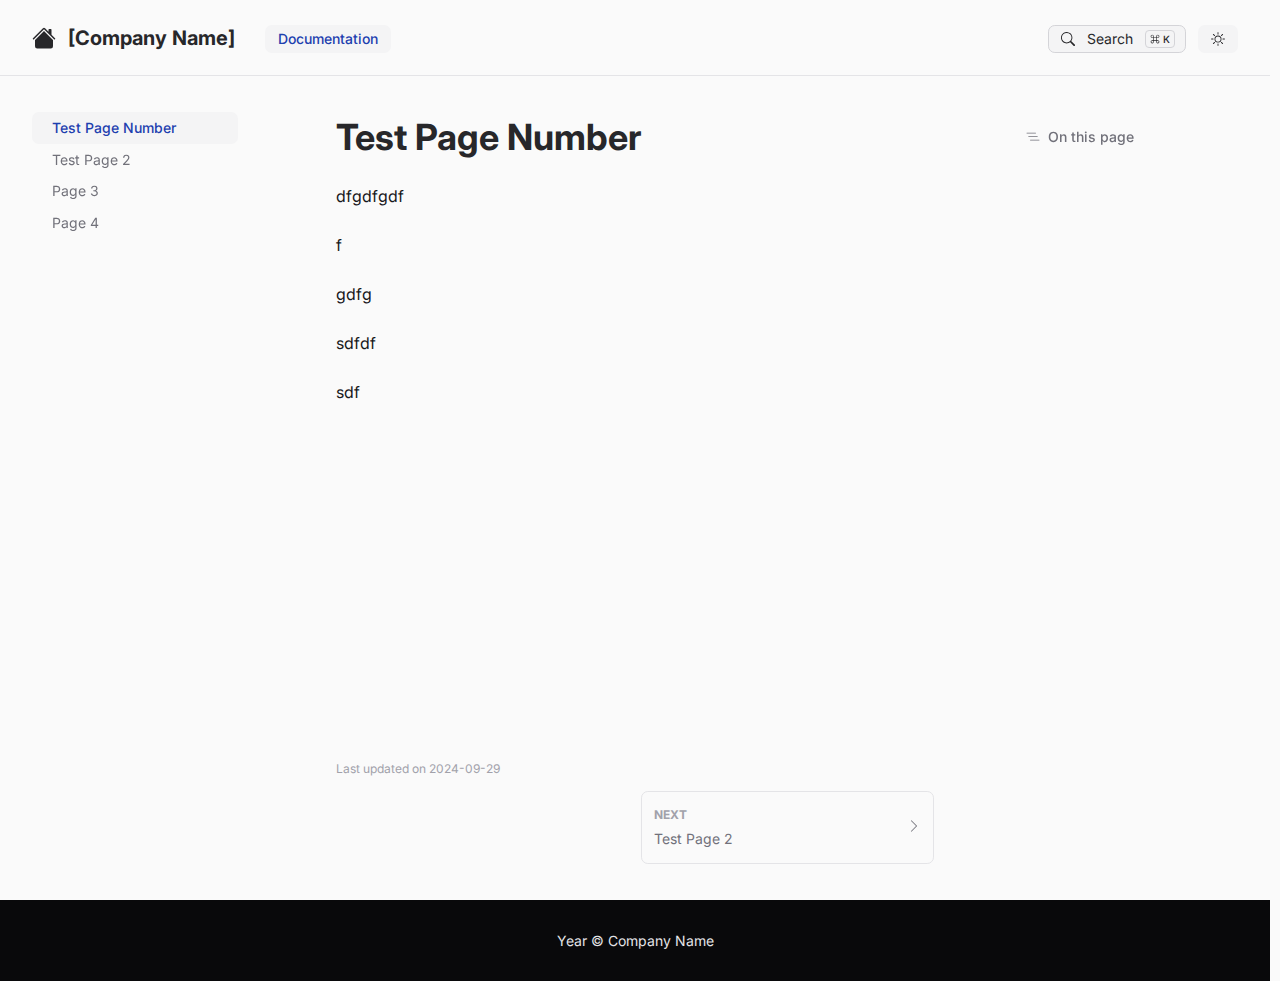
==== index.html @ 959ef645 "Generated by Alex" ====
<!DOCTYPE html>
<html lang="en">
<head>
    <meta charset="UTF-8"/>
    <meta name="viewport" content="width=device-width, initial-scale=1.0"/>
    <title>
        Test Page Number - [Company Name]
    </title>
    <meta name="description" content="Test Page Number. dfgdfgdf"/>
    <meta property="og:url" content="https://sitebud.github.io/documentation-probe-3/documentation/test-page-number/">
    <meta property="og:title" content="Test Page Number - [Company Name]" />
    <meta property="og:type" content="website" />
    <meta property="og:description" content="Test Page Number. dfgdfgdf"/>
    <meta name="twitter:title" content="Test Page Number - [Company Name]" />
    <meta name="twitter:description" content="Test Page Number. dfgdfgdf" />

    
        <link rel="icon" type="image/svg+xml" href="/favicon.svg"/>
<meta property="og:image" content="https://your-domain.com/og-image.png" />
<meta name="twitter:image" content="https://your-domain.com/og-image.png" />
<meta name="twitter:card" content="summary_large_image" />
<meta name="twitter:site" content="@your-twitter-handler" />

    
    <base href="https://sitebud.github.io/documentation-probe-3/"/>
    <link rel="canonical" href="https://sitebud.github.io/documentation-probe-3/documentation/test-page-number/">
    <link rel="preconnect" href="https://fonts.googleapis.com"/>
    <link rel="preconnect" href="https://fonts.gstatic.com" crossOrigin=""/>
    <link href="https://fonts.googleapis.com/css2?family=Inter:wght@300;400;500;700&subset=latin&display=swap"
          rel="stylesheet"/>
    <link rel="preload" href="https://sitebud.github.io/documentation-probe-3/_lib/index.css" as="style">
    <link rel="stylesheet" href="https://sitebud.github.io/documentation-probe-3/_lib/index.css"/>
    <link rel="modulepreload" href="https://sitebud.github.io/documentation-probe-3/_lib/index.js"/>
    <link rel="modulepreload" href="https://sitebud.github.io/documentation-probe-3/_lib/init.js"/>
    <link rel="modulepreload" href="https://sitebud.github.io/documentation-probe-3/_lib/pre.js"/>
    <style>
        :root {
            color-scheme: light dark;
        }
        html {
            scroll-padding-top: 120px;
            visibility: hidden;
            opacity: 0;
        }
    </style>
    <script>
        function getInitialTheme() {
            const savedTheme = localStorage.getItem('theme');
            if (savedTheme === 'light' || savedTheme === 'dark') return savedTheme;
            return window.matchMedia('(prefers-color-scheme: dark)').matches ? 'dark' : 'light';
        }
        const theme = getInitialTheme();
        document.documentElement.classList.add('theme-' + theme);
    </script>
</head>
<body>

<div id="root">
    <sl-drawer id="menu-drawer" label="Documentation" class="drawer__control" placement="top">
        <div class="body__drawer">
            <div class="items">
                
                    
                        <sl-button 
                            class="nav_button  current " 
                            size="medium" 
                            href="documentation/test-page-number/"
                        >
                            Documentation
                        </sl-button>
                         
                
            </div>
            <sl-divider class="divider__drawer"></sl-divider>
            <nav class="tree">
                <div class="scroll-panel">
                    
                        
                            
                            
                            
                                <sl-tree class="tree__with_lines" selection="leaf">
                                    
                                
                                    
                                        <sl-tree-item 
                                            id="lw2ZL-6UMWMiOFFLZgZ1T" 
                                            style="--indent-level: 0"
                                             selected 
                                            class="leaf"
                                        >
                                            <a href="documentation/test-page-number/">Test Page Number</a>
                                        </sl-tree-item>                                        
                                    
                                
                                    
                                        <sl-tree-item 
                                            id="FZVcUqBacELlOhmjEDmez" 
                                            style="--indent-level: 0"
                                            
                                            class="leaf"
                                        >
                                            <a href="documentation/test-page-2/">Test Page 2</a>
                                        </sl-tree-item>                                        
                                    
                                
                                    
                                        <sl-tree-item 
                                            id="Td5ZuGVM79t4Ct7xE0u35" 
                                            style="--indent-level: 0"
                                            
                                            class="leaf"
                                        >
                                            <a href="documentation/page-3/">Page 3</a>
                                        </sl-tree-item>                                        
                                    
                                
                                    
                                        <sl-tree-item 
                                            id="-pElBk8SQXMNbRQyHJnnz" 
                                            style="--indent-level: 0"
                                            
                                            class="leaf"
                                        >
                                            <a href="documentation/page-4/">Page 4</a>
                                        </sl-tree-item>                                        
                                    
                                
                            
                                </sl-tree>
                            
                        
                        
                </div>
            </nav>
        </div>
    </sl-drawer>

    <div class="body__wrapper">
        <div class="nav__container">
            <nav>
                <div class="border-box"></div>
                <div class="logo">
                    
                        <div class="icon">
                            <svg xmlns="http://www.w3.org/2000/svg" width="16" height="16" fill="currentColor" viewBox="0 0 16 16">
  <path d="M8.707 1.5a1 1 0 0 0-1.414 0L.646 8.146a.5.5 0 0 0 .708.708L8 2.207l6.646 6.647a.5.5 0 0 0 .708-.708L13 5.793V2.5a.5.5 0 0 0-.5-.5h-1a.5.5 0 0 0-.5.5v1.293z"/>
  <path d="m8 3.293 6 6V13.5a1.5 1.5 0 0 1-1.5 1.5h-9A1.5 1.5 0 0 1 2 13.5V9.293z"/>
</svg>

                        </div>
                    
                    <div>
                        
                            <span class="line-clamp-1">[Company Name]</span>
                        
                    </div>
                </div>
                <div class="items">
                    <div class="container">
                        
                            
                                <sl-button 
                                    class="nav_button  current " 
                                    size="medium" 
                                    href="documentation/test-page-number/"
                                >
                                    Documentation
                                </sl-button>
                                 
                        
                    </div>
                </div>
                <div class="search">
                    <div>
                        <sl-button id="search-button" class="search_button">
                            <sl-icon slot="prefix" name="search"></sl-icon>
                            Search
                            <div slot="suffix">
                                <div class="button__prefix-wrapper">
                                    <div class="button__prefix-container">
                                        <sl-icon name="command"></sl-icon>
                                        <span class="font-w-semibold">K</span>
                                    </div>
                                </div>
                            </div>
                        </sl-button>
                    </div>
                    <div>
                        <sl-dropdown id="theme-selector" hoist>
                            <sl-button slot="trigger" class="nav_button">
                                <sl-icon id="theme-selector-icon" slot="prefix" name="sun"></sl-icon>
                            </sl-button>
                            <sl-menu id="theme-selector-menu">
                                <sl-menu-item type="checkbox" value="light">Light</sl-menu-item>
                                <sl-menu-item type="checkbox" value="dark">Dark</sl-menu-item>
                                <sl-menu-item type="checkbox" value="system">System</sl-menu-item>
                            </sl-menu>
                        </sl-dropdown>
                    </div>
                    <div class="menu">
                        <sl-button id="menu-open-trigger" class="nav_button" outline>
                            <sl-icon slot="prefix" name="list"></sl-icon>
                        </sl-button>
                    </div>
                </div>
            </nav>    
        </div>
        <div class="content__container">
            <aside class="tree">
                <nav id="nav-tree" class="tree">
                    
                        
                            
                            
                            
                                <sl-tree class="tree__with_lines" selection="leaf">
                                    
                                
                                    
                                        <sl-tree-item 
                                            id="lw2ZL-6UMWMiOFFLZgZ1T" 
                                            style="--indent-level: 0"
                                             selected 
                                            class="leaf"
                                        >
                                            <a href="documentation/test-page-number/">Test Page Number</a>
                                        </sl-tree-item>                                        
                                    
                                
                                    
                                        <sl-tree-item 
                                            id="FZVcUqBacELlOhmjEDmez" 
                                            style="--indent-level: 0"
                                            
                                            class="leaf"
                                        >
                                            <a href="documentation/test-page-2/">Test Page 2</a>
                                        </sl-tree-item>                                        
                                    
                                
                                    
                                        <sl-tree-item 
                                            id="Td5ZuGVM79t4Ct7xE0u35" 
                                            style="--indent-level: 0"
                                            
                                            class="leaf"
                                        >
                                            <a href="documentation/page-3/">Page 3</a>
                                        </sl-tree-item>                                        
                                    
                                
                                    
                                        <sl-tree-item 
                                            id="-pElBk8SQXMNbRQyHJnnz" 
                                            style="--indent-level: 0"
                                            
                                            class="leaf"
                                        >
                                            <a href="documentation/page-4/">Page 4</a>
                                        </sl-tree-item>                                        
                                    
                                
                            
                                </sl-tree>
                            
                        
                        
                </nav>
            </aside>
            
            <article>
                <main>
                    <div class="content">
                        <h1 id="test-page-number" dir="ltr"><span style="white-space: pre-wrap;">Test Page Number</span></h1><p dir="ltr"><span style="white-space: pre-wrap;">dfgdfgdf</span></p><p dir="ltr"><span style="white-space: pre-wrap;">f</span></p><p dir="ltr"><span style="white-space: pre-wrap;">gdfg</span></p><p dir="ltr"><span style="white-space: pre-wrap;">sdfdf</span></p><p dir="ltr"><span style="white-space: pre-wrap;">sdf</span></p>
                    </div>
                </main>
                <div class="footer">
                    <div class="content">
                        <div class="date">
                            <div>Last updated on 2024-09-29</div>
                        </div>
                         <div></div> 
                        
                            <a href="documentation/test-page-2/" class="column right-column" title="Test Page 2">
                                <div class="label">
                                    <div class="title">NEXT</div>
                                    <div class="line-clamp-1">
                                        Test Page 2
                                    </div>
                                </div>
                                <div>
                                    <sl-icon name="chevron-right"></sl-icon>
                                </div>
                            </a>
                        
                    </div>
                </div>
            </article>
            <aside class="toc">
                <nav class="toc">
                    <div class="title">
                        <sl-icon class="icon" name="list-nested"></sl-icon>
                        <div>
                            On this page
                        </div>
                    </div>
                    <div id="toc-list" class="list">
                        
                                
                        
                    </div>
                </nav>
            </aside>
        </div>
        <footer>
            
                <span>Year &copy; Company Name</span>    
            
        </footer>
    </div>
</div>
<sl-dialog id="search-dialog" class="dialog_control dialog__search">
    <div slot="label">
        <p>Search</p>
    </div>
    <div class="pane stack__column stack__gap-4">
        <div>
            <sl-input
                id="search-input"
                type="text"
                size="small"
                autocomplete="off"
                autofocus
                clearable
                placeholder="Type text you want to search..."
            >
            </sl-input>
        </div>
        <div id="search-result" class="stack__column stack__gap-4 search-result">
        </div>
        <div id="search-footer" class="footer"></div>
    </div>
</sl-dialog>
<script type="module">
    import 'https://sitebud.github.io/documentation-probe-3/_lib/index.js';
    import {initPage, initTheme, initSearch, initToc} from 'https://sitebud.github.io/documentation-probe-3/_lib/init.js';
    import {preInitTree} from 'https://sitebud.github.io/documentation-probe-3/_lib/pre.js';
    preInitTree();
    await initPage();
    await initTheme();
    await initSearch('1727712534627');
    document.documentElement.style.visibility = 'visible';
    document.documentElement.style.opacity = '1';
    initToc();
</script>

</body>
</html>
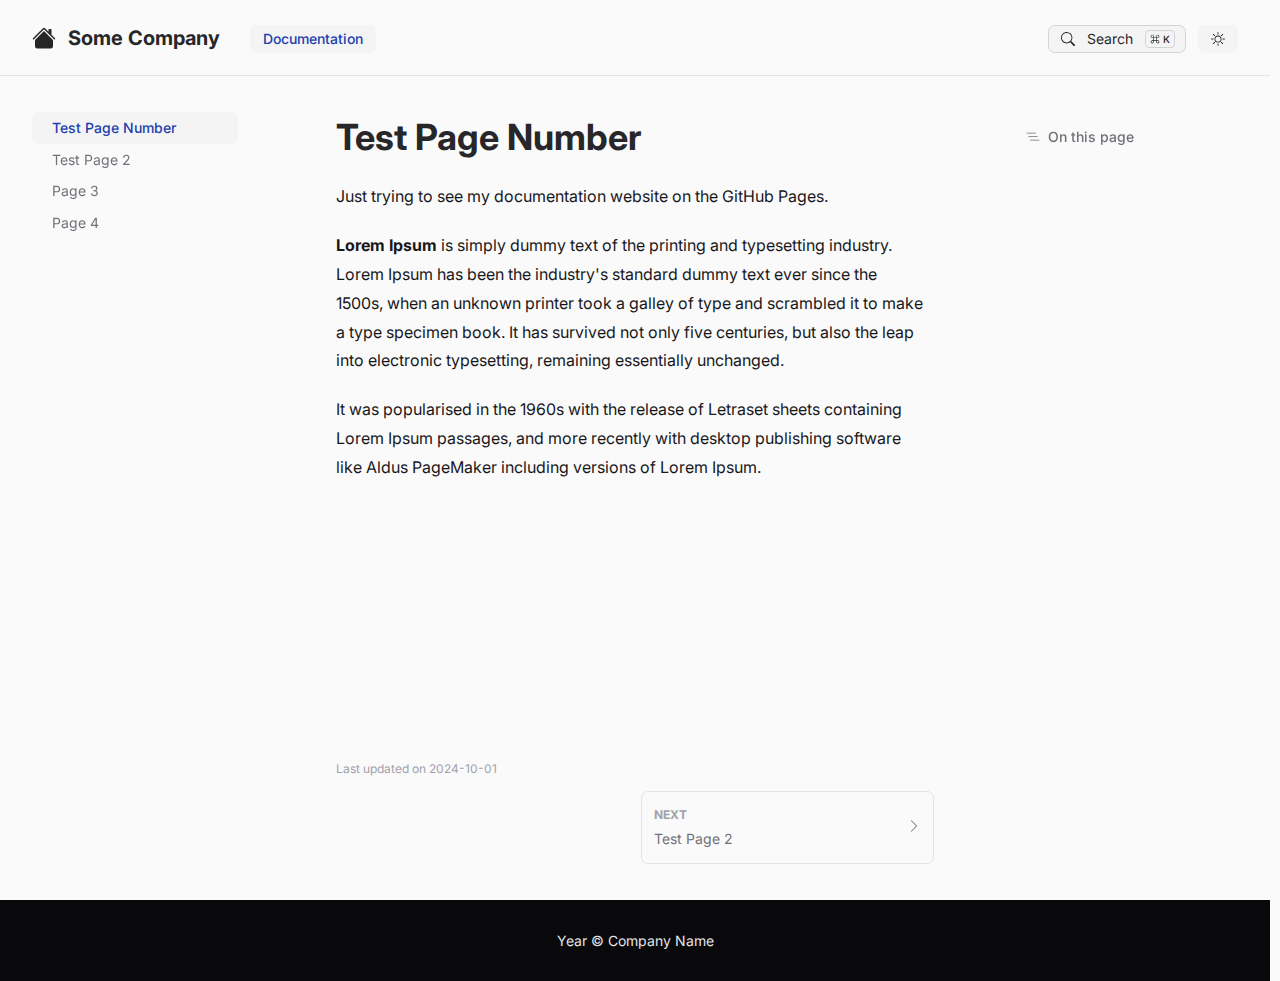
==== commit 8ec16af7: "Generated by Alex" ====
--- a/index.html
+++ b/index.html
@@ -4,15 +4,15 @@
     <meta charset="UTF-8"/>
     <meta name="viewport" content="width=device-width, initial-scale=1.0"/>
     <title>
-        Test Page Number - [Company Name]
+        Test Page Number - Some Company
     </title>
-    <meta name="description" content="Test Page Number. dfgdfgdf"/>
+    <meta name="description" content="Test Page Number. Just trying to see my documentation website on the GitHub Pages."/>
     <meta property="og:url" content="https://sitebud.github.io/documentation-probe-3/documentation/test-page-number/">
-    <meta property="og:title" content="Test Page Number - [Company Name]" />
+    <meta property="og:title" content="Test Page Number - Some Company" />
     <meta property="og:type" content="website" />
-    <meta property="og:description" content="Test Page Number. dfgdfgdf"/>
-    <meta name="twitter:title" content="Test Page Number - [Company Name]" />
-    <meta name="twitter:description" content="Test Page Number. dfgdfgdf" />
+    <meta property="og:description" content="Test Page Number. Just trying to see my documentation website on the GitHub Pages."/>
+    <meta name="twitter:title" content="Test Page Number - Some Company" />
+    <meta name="twitter:description" content="Test Page Number. Just trying to see my documentation website on the GitHub Pages." />
 
     
         <link rel="icon" type="image/svg+xml" href="/favicon.svg"/>
@@ -152,7 +152,7 @@
                     
                     <div>
                         
-                            <span class="line-clamp-1">[Company Name]</span>
+                            <span class="line-clamp-1">Some Company</span>
                         
                     </div>
                 </div>
@@ -272,13 +272,13 @@
             <article>
                 <main>
                     <div class="content">
-                        <h1 id="test-page-number" dir="ltr"><span style="white-space: pre-wrap;">Test Page Number</span></h1><p dir="ltr"><span style="white-space: pre-wrap;">dfgdfgdf</span></p><p dir="ltr"><span style="white-space: pre-wrap;">f</span></p><p dir="ltr"><span style="white-space: pre-wrap;">gdfg</span></p><p dir="ltr"><span style="white-space: pre-wrap;">sdfdf</span></p><p dir="ltr"><span style="white-space: pre-wrap;">sdf</span></p>
+                        <h1 id="test-page-number" dir="ltr"><span style="white-space: pre-wrap;">Test Page Number</span></h1><p dir="ltr"><span style="white-space: pre-wrap;">Just trying to see my documentation website on the GitHub Pages. </span></p><p dir="ltr"><b><strong class="text-bold" style="white-space: pre-wrap;">Lorem Ipsum</strong></b><span style="white-space: pre-wrap;">&nbsp;is simply dummy text of the printing and typesetting industry. Lorem Ipsum has been the industry's standard dummy text ever since the 1500s, when an unknown printer took a galley of type and scrambled it to make a type specimen book. It has survived not only five centuries, but also the leap into electronic typesetting, remaining essentially unchanged. </span></p><p dir="ltr"><span style="white-space: pre-wrap;">It was popularised in the 1960s with the release of Letraset sheets containing Lorem Ipsum passages, and more recently with desktop publishing software like Aldus PageMaker including versions of Lorem Ipsum.</span></p>
                     </div>
                 </main>
                 <div class="footer">
                     <div class="content">
                         <div class="date">
-                            <div>Last updated on 2024-09-29</div>
+                            <div>Last updated on 2024-10-01</div>
                         </div>
                          <div></div> 
                         
@@ -349,7 +349,7 @@
     preInitTree();
     await initPage();
     await initTheme();
-    await initSearch('1727712534627');
+    await initSearch('1727759896700');
     document.documentElement.style.visibility = 'visible';
     document.documentElement.style.opacity = '1';
     initToc();
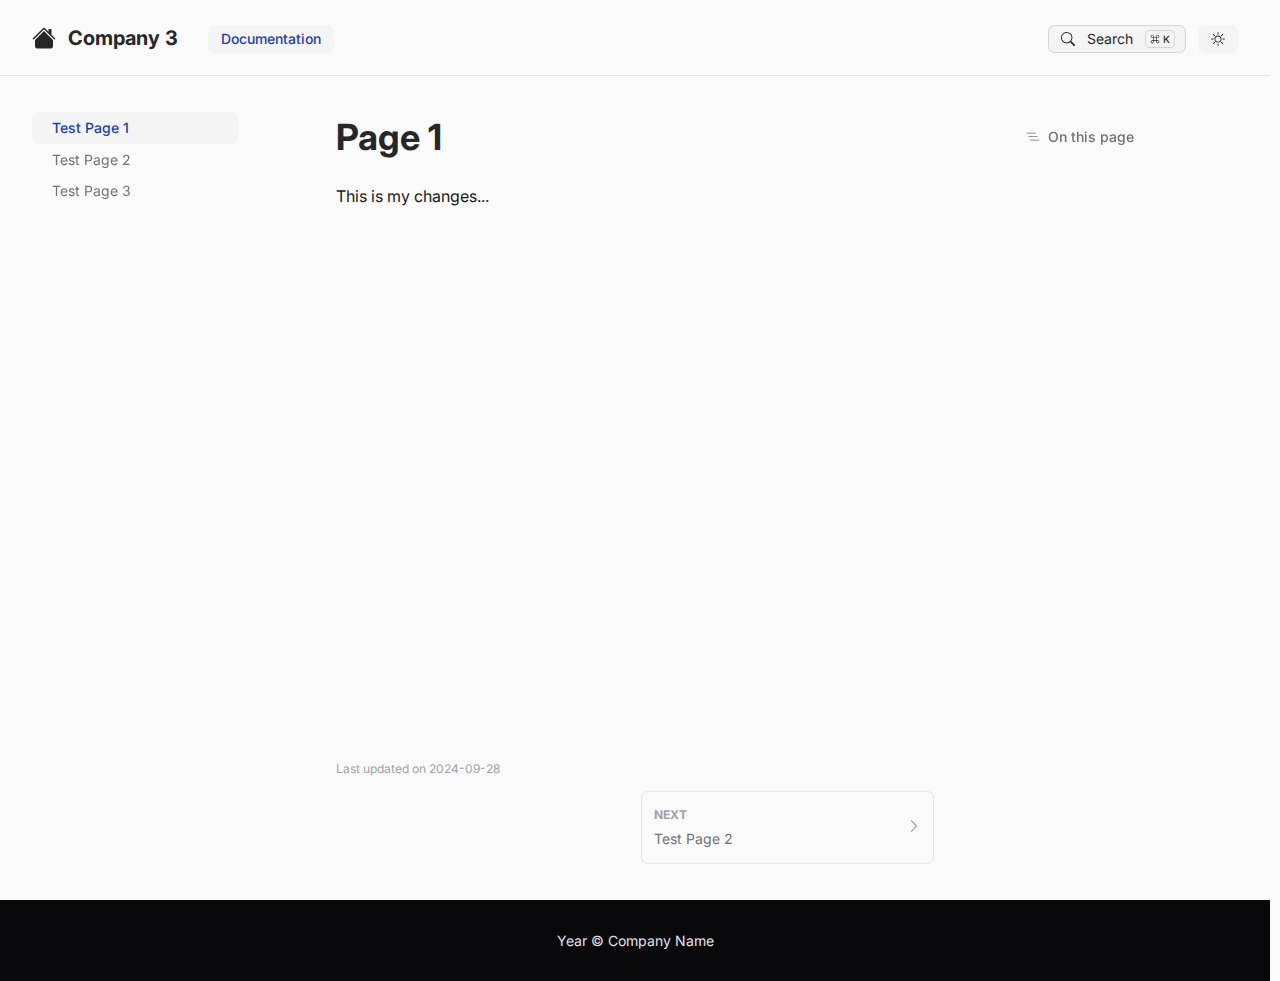
==== commit 9866c45b: "Generated by Alex" ====
--- a/index.html
+++ b/index.html
@@ -4,15 +4,15 @@
     <meta charset="UTF-8"/>
     <meta name="viewport" content="width=device-width, initial-scale=1.0"/>
     <title>
-        Test Page Number - Some Company
+        Test Page 1 - Company 3
     </title>
-    <meta name="description" content="Test Page Number. Just trying to see my documentation website on the GitHub Pages."/>
-    <meta property="og:url" content="https://sitebud.github.io/documentation-probe-3/documentation/test-page-number/">
-    <meta property="og:title" content="Test Page Number - Some Company" />
+    <meta name="description" content="Page 1. This is my changes..."/>
+    <meta property="og:url" content="https://sitebud.github.io/documentation-probe-3/documentation/test-page-1/">
+    <meta property="og:title" content="Test Page 1 - Company 3" />
     <meta property="og:type" content="website" />
-    <meta property="og:description" content="Test Page Number. Just trying to see my documentation website on the GitHub Pages."/>
-    <meta name="twitter:title" content="Test Page Number - Some Company" />
-    <meta name="twitter:description" content="Test Page Number. Just trying to see my documentation website on the GitHub Pages." />
+    <meta property="og:description" content="Page 1. This is my changes..."/>
+    <meta name="twitter:title" content="Test Page 1 - Company 3" />
+    <meta name="twitter:description" content="Page 1. This is my changes..." />
 
     
         <link rel="icon" type="image/svg+xml" href="/favicon.svg"/>
@@ -23,7 +23,7 @@
 
     
     <base href="https://sitebud.github.io/documentation-probe-3/"/>
-    <link rel="canonical" href="https://sitebud.github.io/documentation-probe-3/documentation/test-page-number/">
+    <link rel="canonical" href="https://sitebud.github.io/documentation-probe-3/documentation/test-page-1/">
     <link rel="preconnect" href="https://fonts.googleapis.com"/>
     <link rel="preconnect" href="https://fonts.gstatic.com" crossOrigin=""/>
     <link href="https://fonts.googleapis.com/css2?family=Inter:wght@300;400;500;700&subset=latin&display=swap"
@@ -64,7 +64,7 @@
                         <sl-button 
                             class="nav_button  current " 
                             size="medium" 
-                            href="documentation/test-page-number/"
+                            href="documentation/test-page-1/"
                         >
                             Documentation
                         </sl-button>
@@ -84,18 +84,18 @@
                                 
                                     
                                         <sl-tree-item 
-                                            id="lw2ZL-6UMWMiOFFLZgZ1T" 
+                                            id="K4P3HCX1nWZN8HzyhtxEL" 
                                             style="--indent-level: 0"
                                              selected 
                                             class="leaf"
                                         >
-                                            <a href="documentation/test-page-number/">Test Page Number</a>
-                                        </sl-tree-item>                                        
-                                    
-                                
-                                    
-                                        <sl-tree-item 
-                                            id="FZVcUqBacELlOhmjEDmez" 
+                                            <a href="documentation/test-page-1/">Test Page 1</a>
+                                        </sl-tree-item>                                        
+                                    
+                                
+                                    
+                                        <sl-tree-item 
+                                            id="SzeO_K4Kuo_gmKK5Pq37i" 
                                             style="--indent-level: 0"
                                             
                                             class="leaf"
@@ -106,23 +106,12 @@
                                 
                                     
                                         <sl-tree-item 
-                                            id="Td5ZuGVM79t4Ct7xE0u35" 
+                                            id="I8XhZkewoCXJf9lfXUX9U" 
                                             style="--indent-level: 0"
                                             
                                             class="leaf"
                                         >
-                                            <a href="documentation/page-3/">Page 3</a>
-                                        </sl-tree-item>                                        
-                                    
-                                
-                                    
-                                        <sl-tree-item 
-                                            id="-pElBk8SQXMNbRQyHJnnz" 
-                                            style="--indent-level: 0"
-                                            
-                                            class="leaf"
-                                        >
-                                            <a href="documentation/page-4/">Page 4</a>
+                                            <a href="documentation/test-page-3/">Test Page 3</a>
                                         </sl-tree-item>                                        
                                     
                                 
@@ -152,7 +141,7 @@
                     
                     <div>
                         
-                            <span class="line-clamp-1">Some Company</span>
+                            <span class="line-clamp-1">Company 3</span>
                         
                     </div>
                 </div>
@@ -163,7 +152,7 @@
                                 <sl-button 
                                     class="nav_button  current " 
                                     size="medium" 
-                                    href="documentation/test-page-number/"
+                                    href="documentation/test-page-1/"
                                 >
                                     Documentation
                                 </sl-button>
@@ -219,18 +208,18 @@
                                 
                                     
                                         <sl-tree-item 
-                                            id="lw2ZL-6UMWMiOFFLZgZ1T" 
+                                            id="K4P3HCX1nWZN8HzyhtxEL" 
                                             style="--indent-level: 0"
                                              selected 
                                             class="leaf"
                                         >
-                                            <a href="documentation/test-page-number/">Test Page Number</a>
-                                        </sl-tree-item>                                        
-                                    
-                                
-                                    
-                                        <sl-tree-item 
-                                            id="FZVcUqBacELlOhmjEDmez" 
+                                            <a href="documentation/test-page-1/">Test Page 1</a>
+                                        </sl-tree-item>                                        
+                                    
+                                
+                                    
+                                        <sl-tree-item 
+                                            id="SzeO_K4Kuo_gmKK5Pq37i" 
                                             style="--indent-level: 0"
                                             
                                             class="leaf"
@@ -241,23 +230,12 @@
                                 
                                     
                                         <sl-tree-item 
-                                            id="Td5ZuGVM79t4Ct7xE0u35" 
+                                            id="I8XhZkewoCXJf9lfXUX9U" 
                                             style="--indent-level: 0"
                                             
                                             class="leaf"
                                         >
-                                            <a href="documentation/page-3/">Page 3</a>
-                                        </sl-tree-item>                                        
-                                    
-                                
-                                    
-                                        <sl-tree-item 
-                                            id="-pElBk8SQXMNbRQyHJnnz" 
-                                            style="--indent-level: 0"
-                                            
-                                            class="leaf"
-                                        >
-                                            <a href="documentation/page-4/">Page 4</a>
+                                            <a href="documentation/test-page-3/">Test Page 3</a>
                                         </sl-tree-item>                                        
                                     
                                 
@@ -272,13 +250,13 @@
             <article>
                 <main>
                     <div class="content">
-                        <h1 id="test-page-number" dir="ltr"><span style="white-space: pre-wrap;">Test Page Number</span></h1><p dir="ltr"><span style="white-space: pre-wrap;">Just trying to see my documentation website on the GitHub Pages. </span></p><p dir="ltr"><b><strong class="text-bold" style="white-space: pre-wrap;">Lorem Ipsum</strong></b><span style="white-space: pre-wrap;">&nbsp;is simply dummy text of the printing and typesetting industry. Lorem Ipsum has been the industry's standard dummy text ever since the 1500s, when an unknown printer took a galley of type and scrambled it to make a type specimen book. It has survived not only five centuries, but also the leap into electronic typesetting, remaining essentially unchanged. </span></p><p dir="ltr"><span style="white-space: pre-wrap;">It was popularised in the 1960s with the release of Letraset sheets containing Lorem Ipsum passages, and more recently with desktop publishing software like Aldus PageMaker including versions of Lorem Ipsum.</span></p>
+                        <h1 id="page-1" dir="ltr"><span style="white-space: pre-wrap;">Page 1</span></h1><p dir="ltr"><span style="white-space: pre-wrap;">This is my changes...</span></p><p dir="ltr"><br></p>
                     </div>
                 </main>
                 <div class="footer">
                     <div class="content">
                         <div class="date">
-                            <div>Last updated on 2024-10-01</div>
+                            <div>Last updated on 2024-09-28</div>
                         </div>
                          <div></div> 
                         
@@ -349,7 +327,7 @@
     preInitTree();
     await initPage();
     await initTheme();
-    await initSearch('1727759896700');
+    await initSearch('1727760484593');
     document.documentElement.style.visibility = 'visible';
     document.documentElement.style.opacity = '1';
     initToc();
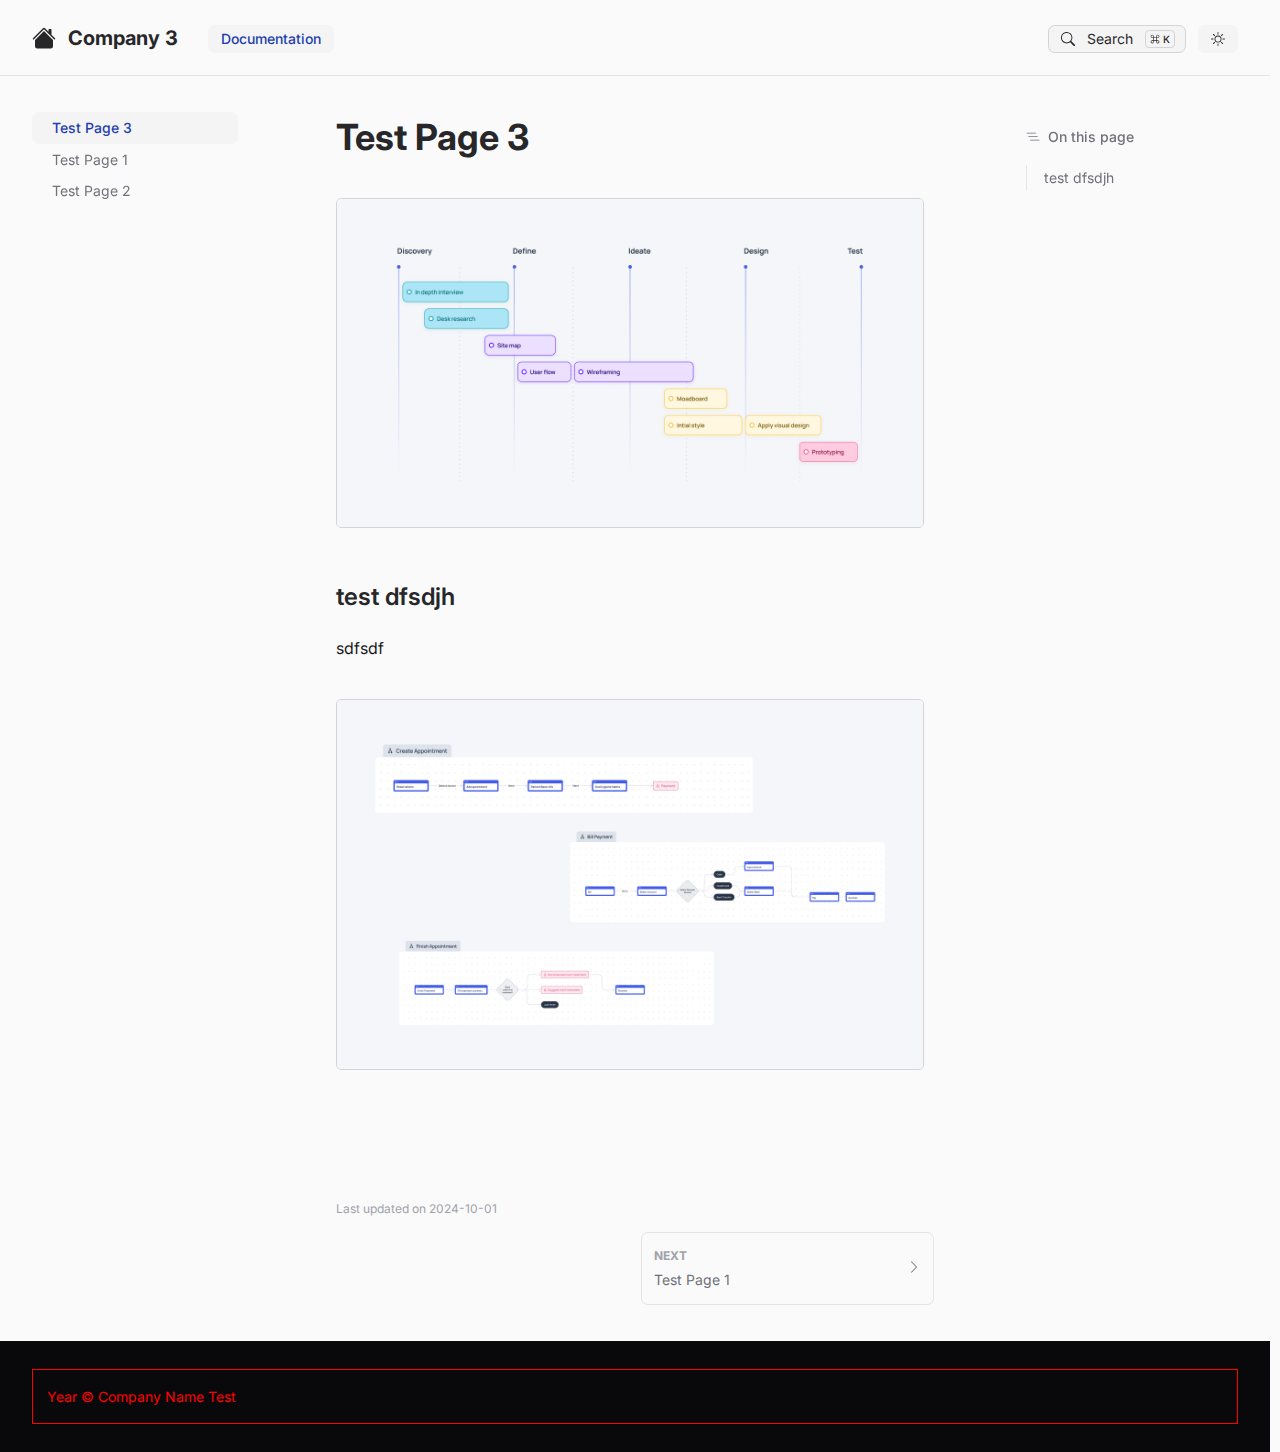
==== commit 79e2c5a7: "Generated by Alex" ====
--- a/index.html
+++ b/index.html
@@ -4,15 +4,15 @@
     <meta charset="UTF-8"/>
     <meta name="viewport" content="width=device-width, initial-scale=1.0"/>
     <title>
-        Test Page 1 - Company 3
+        Test Page 3 - Company 3
     </title>
-    <meta name="description" content="Page 1. This is my changes..."/>
-    <meta property="og:url" content="https://sitebud.github.io/documentation-probe-3/documentation/test-page-1/">
-    <meta property="og:title" content="Test Page 1 - Company 3" />
+    <meta name="description" content="Test Page 3. test dfsdjh"/>
+    <meta property="og:url" content="https://sitebud.github.io/documentation-probe-3/documentation/test-page-3/">
+    <meta property="og:title" content="Test Page 3 - Company 3" />
     <meta property="og:type" content="website" />
-    <meta property="og:description" content="Page 1. This is my changes..."/>
-    <meta name="twitter:title" content="Test Page 1 - Company 3" />
-    <meta name="twitter:description" content="Page 1. This is my changes..." />
+    <meta property="og:description" content="Test Page 3. test dfsdjh"/>
+    <meta name="twitter:title" content="Test Page 3 - Company 3" />
+    <meta name="twitter:description" content="Test Page 3. test dfsdjh" />
 
     
         <link rel="icon" type="image/svg+xml" href="/favicon.svg"/>
@@ -23,7 +23,7 @@
 
     
     <base href="https://sitebud.github.io/documentation-probe-3/"/>
-    <link rel="canonical" href="https://sitebud.github.io/documentation-probe-3/documentation/test-page-1/">
+    <link rel="canonical" href="https://sitebud.github.io/documentation-probe-3/documentation/test-page-3/">
     <link rel="preconnect" href="https://fonts.googleapis.com"/>
     <link rel="preconnect" href="https://fonts.gstatic.com" crossOrigin=""/>
     <link href="https://fonts.googleapis.com/css2?family=Inter:wght@300;400;500;700&subset=latin&display=swap"
@@ -64,7 +64,7 @@
                         <sl-button 
                             class="nav_button  current " 
                             size="medium" 
-                            href="documentation/test-page-1/"
+                            href="documentation/test-page-3/"
                         >
                             Documentation
                         </sl-button>
@@ -84,9 +84,20 @@
                                 
                                     
                                         <sl-tree-item 
+                                            id="I8XhZkewoCXJf9lfXUX9U" 
+                                            style="--indent-level: 0"
+                                             selected 
+                                            class="leaf"
+                                        >
+                                            <a href="documentation/test-page-3/">Test Page 3</a>
+                                        </sl-tree-item>                                        
+                                    
+                                
+                                    
+                                        <sl-tree-item 
                                             id="K4P3HCX1nWZN8HzyhtxEL" 
                                             style="--indent-level: 0"
-                                             selected 
+                                            
                                             class="leaf"
                                         >
                                             <a href="documentation/test-page-1/">Test Page 1</a>
@@ -101,17 +112,6 @@
                                             class="leaf"
                                         >
                                             <a href="documentation/test-page-2/">Test Page 2</a>
-                                        </sl-tree-item>                                        
-                                    
-                                
-                                    
-                                        <sl-tree-item 
-                                            id="I8XhZkewoCXJf9lfXUX9U" 
-                                            style="--indent-level: 0"
-                                            
-                                            class="leaf"
-                                        >
-                                            <a href="documentation/test-page-3/">Test Page 3</a>
                                         </sl-tree-item>                                        
                                     
                                 
@@ -152,7 +152,7 @@
                                 <sl-button 
                                     class="nav_button  current " 
                                     size="medium" 
-                                    href="documentation/test-page-1/"
+                                    href="documentation/test-page-3/"
                                 >
                                     Documentation
                                 </sl-button>
@@ -208,9 +208,20 @@
                                 
                                     
                                         <sl-tree-item 
+                                            id="I8XhZkewoCXJf9lfXUX9U" 
+                                            style="--indent-level: 0"
+                                             selected 
+                                            class="leaf"
+                                        >
+                                            <a href="documentation/test-page-3/">Test Page 3</a>
+                                        </sl-tree-item>                                        
+                                    
+                                
+                                    
+                                        <sl-tree-item 
                                             id="K4P3HCX1nWZN8HzyhtxEL" 
                                             style="--indent-level: 0"
-                                             selected 
+                                            
                                             class="leaf"
                                         >
                                             <a href="documentation/test-page-1/">Test Page 1</a>
@@ -225,17 +236,6 @@
                                             class="leaf"
                                         >
                                             <a href="documentation/test-page-2/">Test Page 2</a>
-                                        </sl-tree-item>                                        
-                                    
-                                
-                                    
-                                        <sl-tree-item 
-                                            id="I8XhZkewoCXJf9lfXUX9U" 
-                                            style="--indent-level: 0"
-                                            
-                                            class="leaf"
-                                        >
-                                            <a href="documentation/test-page-3/">Test Page 3</a>
                                         </sl-tree-item>                                        
                                     
                                 
@@ -250,21 +250,21 @@
             <article>
                 <main>
                     <div class="content">
-                        <h1 id="page-1" dir="ltr"><span style="white-space: pre-wrap;">Page 1</span></h1><p dir="ltr"><span style="white-space: pre-wrap;">This is my changes...</span></p><p dir="ltr"><br></p>
+                        <h1 id="test-page-3" dir="ltr"><span style="white-space: pre-wrap;">Test Page 3</span></h1><div style="display: flex; width: 100%; position: relative; flex-direction: column; align-items: start; justify-content: center; margin: var(--sl-spacing-large) 0 var(--sl-spacing-x-large) 0;"><img src="_images/test-2/64cad0790af0e12261b72722_product-show-case-2.jpg" alt="" width="100%" style="border-radius: var(--sl-border-radius-small); border: 1px solid var(--sl-color-neutral-300);"></div><h2 id="test-dfsdjh" dir="ltr"><span style="white-space: pre-wrap;">test dfsdjh </span></h2><p dir="ltr"><span style="white-space: pre-wrap;">sdfsdf</span></p><div style="display: flex; width: 100%; position: relative; flex-direction: column; align-items: start; justify-content: center; margin: var(--sl-spacing-large) 0 var(--sl-spacing-x-large) 0;"><img src="_images/test-2/64cad12a8f3dda749e64fc7e_product-show-case-3.jpg" alt="" width="100%" style="border-radius: var(--sl-border-radius-small); border: 1px solid var(--sl-color-neutral-300);"></div><p dir="ltr"><br></p>
                     </div>
                 </main>
                 <div class="footer">
                     <div class="content">
                         <div class="date">
-                            <div>Last updated on 2024-09-28</div>
+                            <div>Last updated on 2024-10-01</div>
                         </div>
                          <div></div> 
                         
-                            <a href="documentation/test-page-2/" class="column right-column" title="Test Page 2">
+                            <a href="documentation/test-page-1/" class="column right-column" title="Test Page 1">
                                 <div class="label">
                                     <div class="title">NEXT</div>
                                     <div class="line-clamp-1">
-                                        Test Page 2
+                                        Test Page 1
                                     </div>
                                 </div>
                                 <div>
@@ -287,13 +287,31 @@
                         
                                 
                         
+                            
+                                <div class="heading-2 line-clamp-2">
+                                    <a href="documentation/test-page-3/#test-dfsdjh">test dfsdjh</a>
+                                </div>
+                                
+                        
                     </div>
                 </nav>
             </aside>
         </div>
         <footer>
             
-                <span>Year &copy; Company Name</span>    
+                <style>
+   .wrapper {
+      display: flex;
+      width: 100%;
+      border: 1px solid red;
+      padding: 1em;
+
+   }
+</style>
+<div class="wrapper" style="color: red">
+
+    <span>Year &copy; Company Name Test</span>
+</div>    
             
         </footer>
     </div>
@@ -327,7 +345,7 @@
     preInitTree();
     await initPage();
     await initTheme();
-    await initSearch('1727760484593');
+    await initSearch('1727767829817');
     document.documentElement.style.visibility = 'visible';
     document.documentElement.style.opacity = '1';
     initToc();
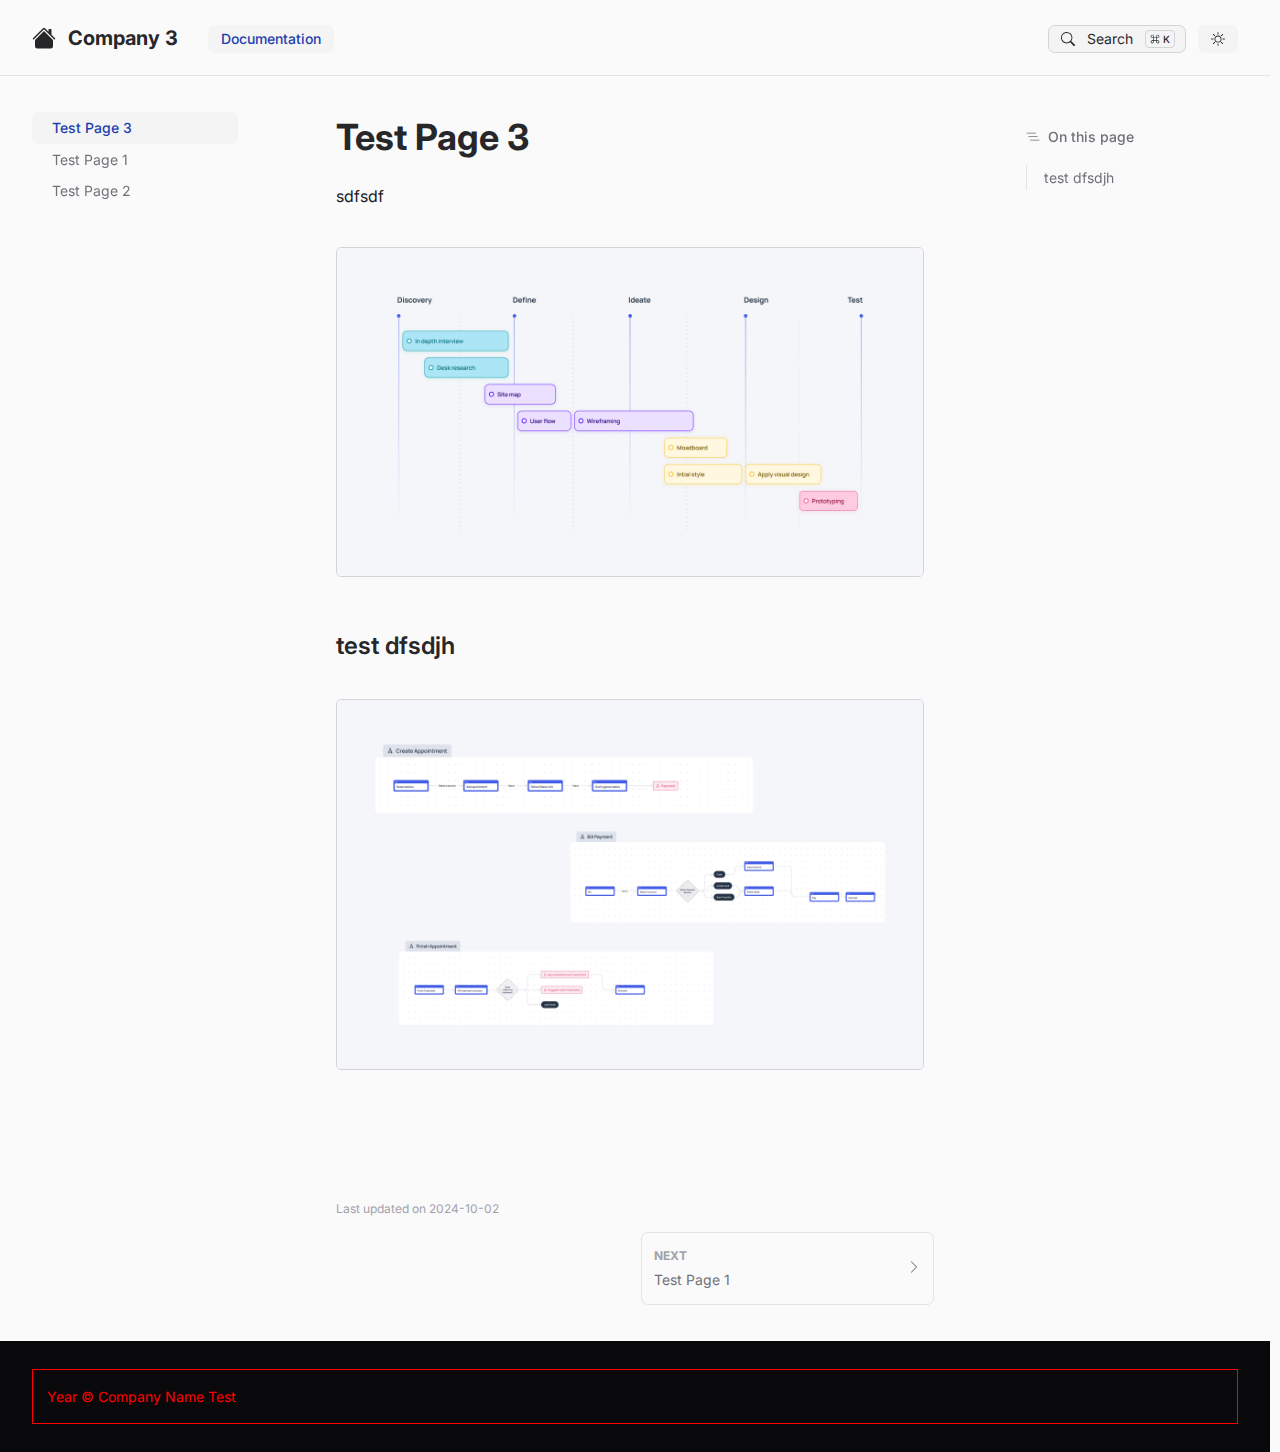
==== commit bd168750: "Generated by Alex" ====
--- a/index.html
+++ b/index.html
@@ -6,13 +6,13 @@
     <title>
         Test Page 3 - Company 3
     </title>
-    <meta name="description" content="Test Page 3. test dfsdjh"/>
+    <meta name="description" content="Test Page 3. sdfsdf"/>
     <meta property="og:url" content="https://sitebud.github.io/documentation-probe-3/documentation/test-page-3/">
     <meta property="og:title" content="Test Page 3 - Company 3" />
     <meta property="og:type" content="website" />
-    <meta property="og:description" content="Test Page 3. test dfsdjh"/>
+    <meta property="og:description" content="Test Page 3. sdfsdf"/>
     <meta name="twitter:title" content="Test Page 3 - Company 3" />
-    <meta name="twitter:description" content="Test Page 3. test dfsdjh" />
+    <meta name="twitter:description" content="Test Page 3. sdfsdf" />
 
     
         <link rel="icon" type="image/svg+xml" href="/favicon.svg"/>
@@ -250,13 +250,13 @@
             <article>
                 <main>
                     <div class="content">
-                        <h1 id="test-page-3" dir="ltr"><span style="white-space: pre-wrap;">Test Page 3</span></h1><div style="display: flex; width: 100%; position: relative; flex-direction: column; align-items: start; justify-content: center; margin: var(--sl-spacing-large) 0 var(--sl-spacing-x-large) 0;"><img src="_images/test-2/64cad0790af0e12261b72722_product-show-case-2.jpg" alt="" width="100%" style="border-radius: var(--sl-border-radius-small); border: 1px solid var(--sl-color-neutral-300);"></div><h2 id="test-dfsdjh" dir="ltr"><span style="white-space: pre-wrap;">test dfsdjh </span></h2><p dir="ltr"><span style="white-space: pre-wrap;">sdfsdf</span></p><div style="display: flex; width: 100%; position: relative; flex-direction: column; align-items: start; justify-content: center; margin: var(--sl-spacing-large) 0 var(--sl-spacing-x-large) 0;"><img src="_images/test-2/64cad12a8f3dda749e64fc7e_product-show-case-3.jpg" alt="" width="100%" style="border-radius: var(--sl-border-radius-small); border: 1px solid var(--sl-color-neutral-300);"></div><p dir="ltr"><br></p>
+                        <h1 id="test-page-3" dir="ltr"><span style="white-space: pre-wrap;">Test Page 3</span></h1><p dir="ltr"><span style="white-space: pre-wrap;">sdfsdf</span></p><div style="display: flex; width: 100%; position: relative; flex-direction: column; align-items: start; justify-content: center; margin: var(--sl-spacing-large) 0 var(--sl-spacing-x-large) 0;"><img src="_images/test-2/64cad0790af0e12261b72722_product-show-case-2.jpg" alt="" width="100%" style="border-radius: var(--sl-border-radius-small); border: 1px solid var(--sl-color-neutral-300);"></div><h2 id="test-dfsdjh" dir="ltr"><span style="white-space: pre-wrap;">test dfsdjh </span></h2><div style="display: flex; width: 100%; position: relative; flex-direction: column; align-items: start; justify-content: center; margin: var(--sl-spacing-large) 0 var(--sl-spacing-x-large) 0;"><img src="_images/test-2/64cad12a8f3dda749e64fc7e_product-show-case-3.jpg" alt="" width="100%" style="border-radius: var(--sl-border-radius-small); border: 1px solid var(--sl-color-neutral-300);"></div><p dir="ltr"><br></p>
                     </div>
                 </main>
                 <div class="footer">
                     <div class="content">
                         <div class="date">
-                            <div>Last updated on 2024-10-01</div>
+                            <div>Last updated on 2024-10-02</div>
                         </div>
                          <div></div> 
                         
@@ -345,7 +345,7 @@
     preInitTree();
     await initPage();
     await initTheme();
-    await initSearch('1727767829817');
+    await initSearch('1727891720627');
     document.documentElement.style.visibility = 'visible';
     document.documentElement.style.opacity = '1';
     initToc();
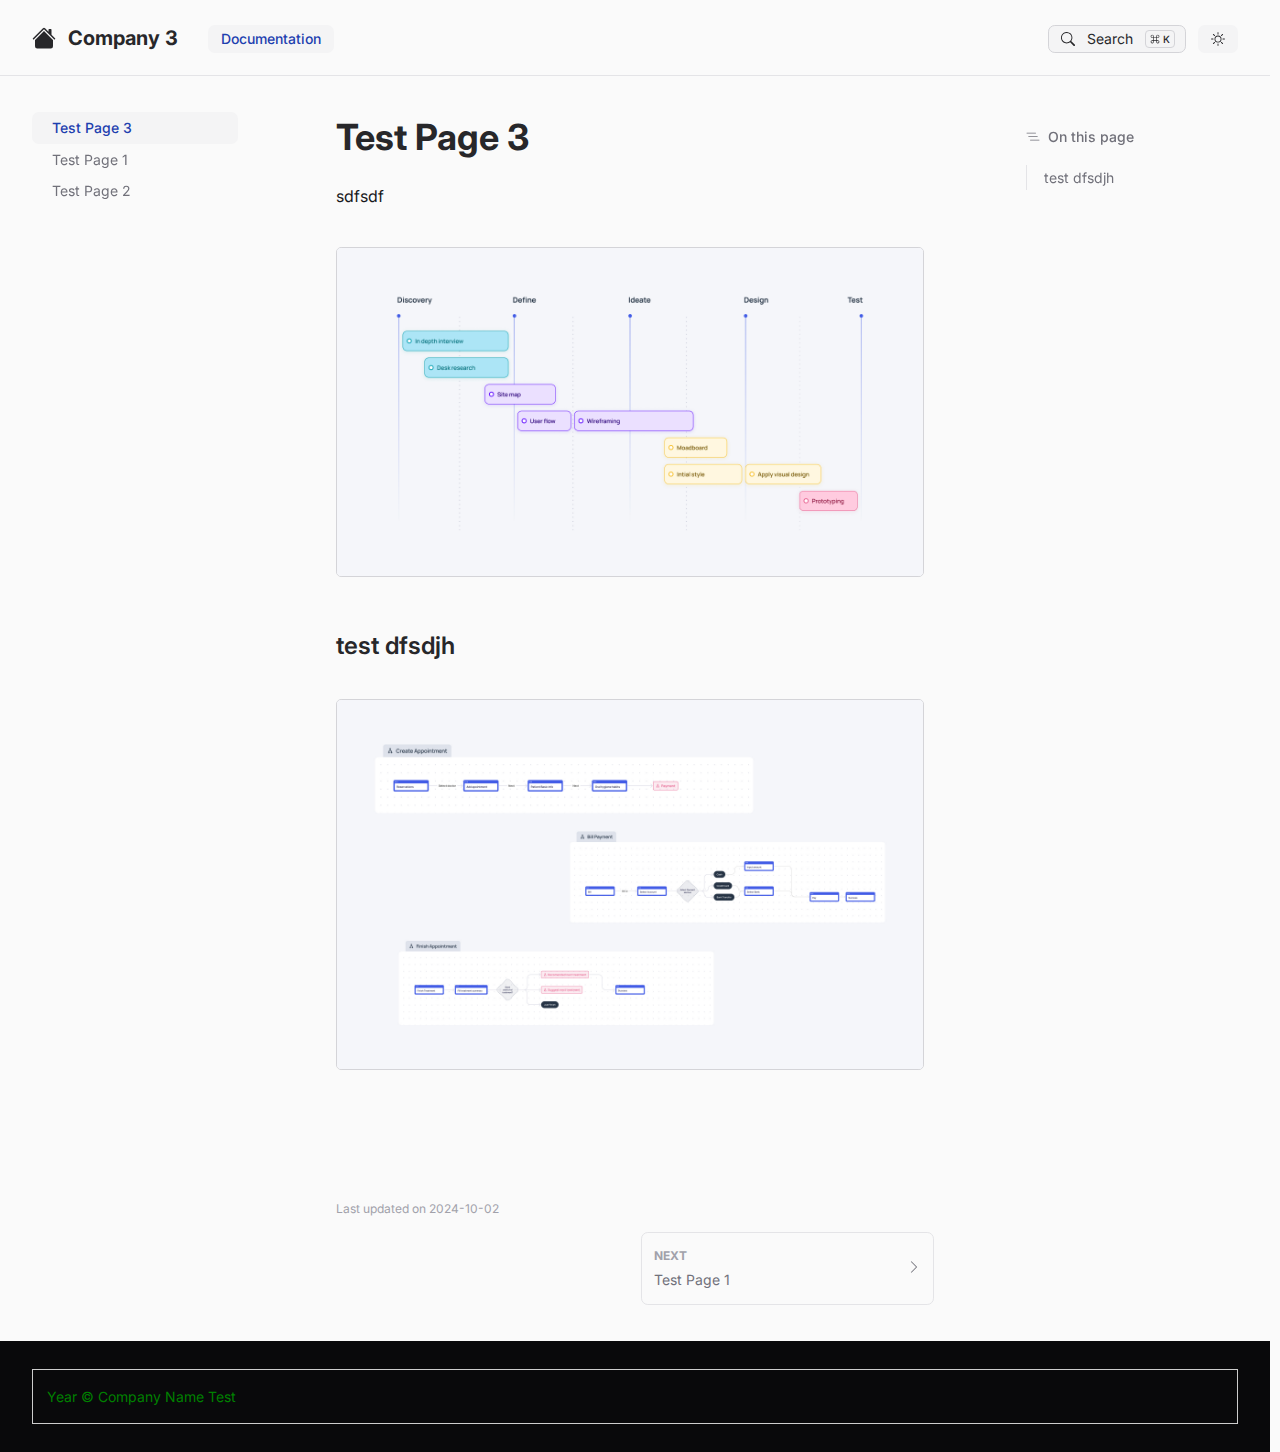
==== commit 9045483e: "Generated by Alex" ====
--- a/index.html
+++ b/index.html
@@ -303,12 +303,12 @@
    .wrapper {
       display: flex;
       width: 100%;
-      border: 1px solid red;
+      border: 1px solid #cdcdcd;
       padding: 1em;
-
+      color: green;
    }
 </style>
-<div class="wrapper" style="color: red">
+<div class="wrapper">
 
     <span>Year &copy; Company Name Test</span>
 </div>    
@@ -345,7 +345,7 @@
     preInitTree();
     await initPage();
     await initTheme();
-    await initSearch('1727891720627');
+    await initSearch('1727895362767');
     document.documentElement.style.visibility = 'visible';
     document.documentElement.style.opacity = '1';
     initToc();
